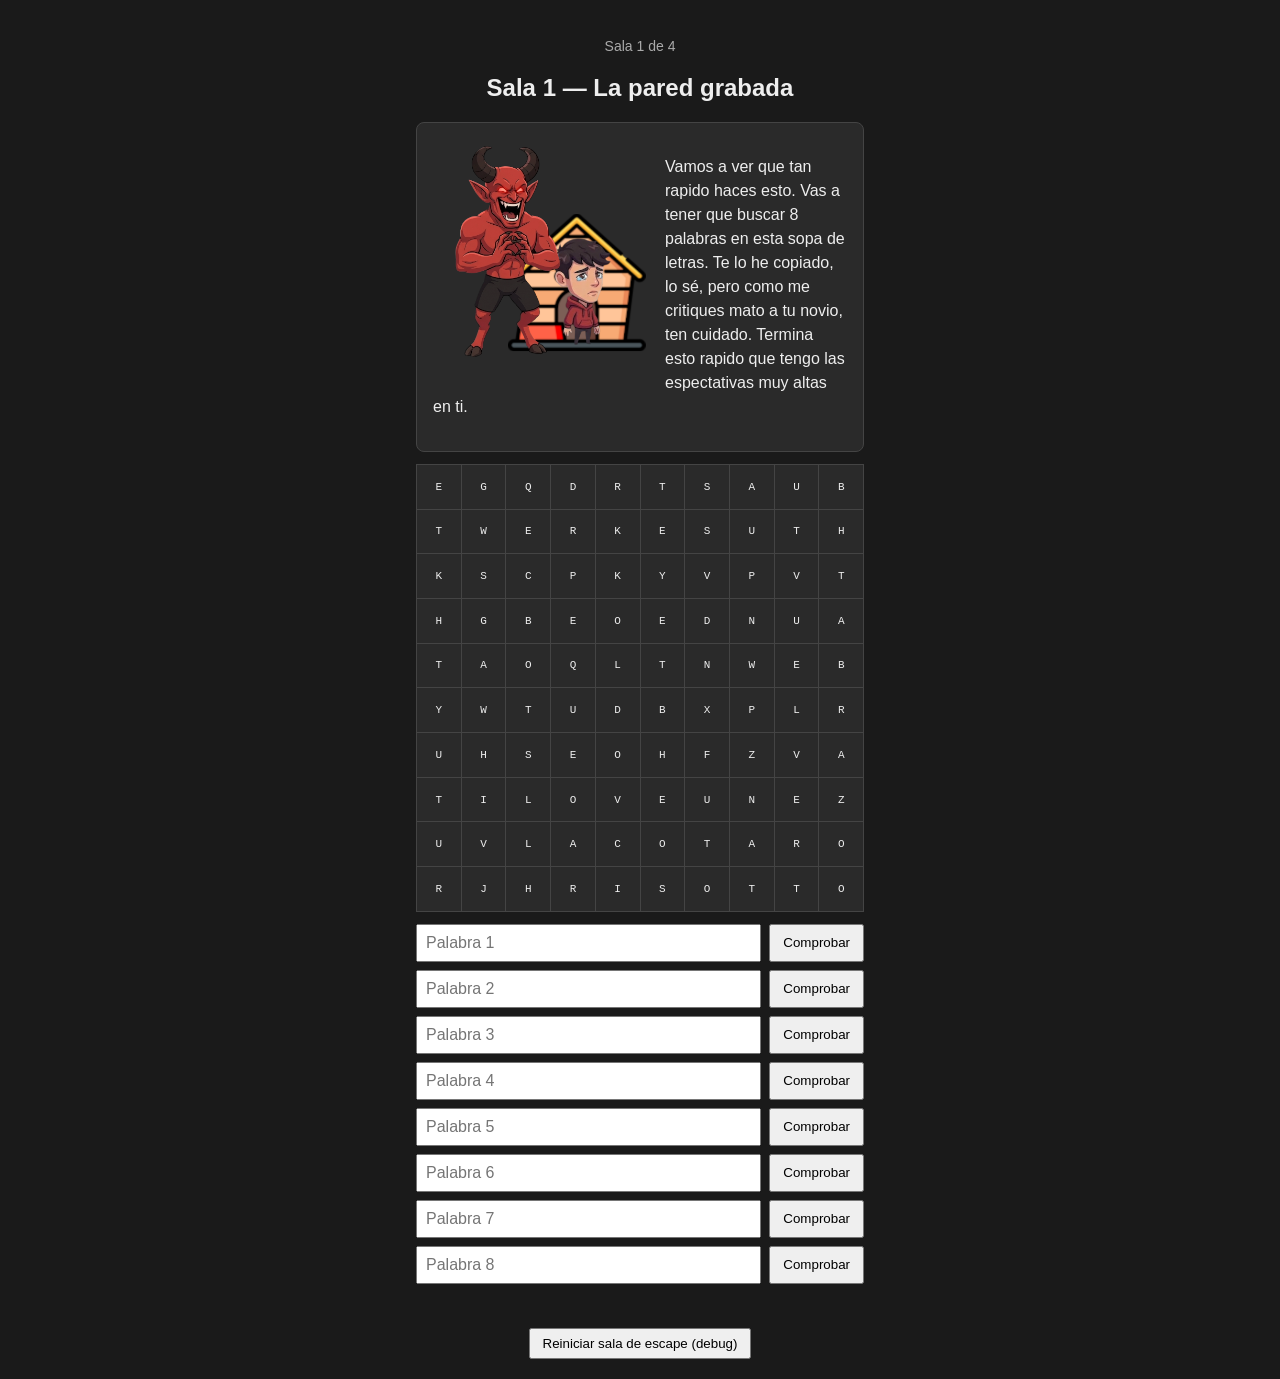
==== escape.html @ c9acb165 "first commit" ====
<!DOCTYPE html>
<html lang="es">
<head>
<meta charset="UTF-8" />
<meta name="viewport" content="width=device-width, initial-scale=1.0" />
<title>Sala de Escape - Cumple de Candela</title>
<style>
  /* ============================================
     ESTILOS MINIMOS - SOLO FUNCIONALES, SIN DISEÑO
     (mismo criterio que index.html: primero que funcione)
     ============================================ */
  * { box-sizing: border-box; }

  body {
    margin: 0;
    font-family: sans-serif;
    background: #1a1a1a;
    color: #eee;
    min-height: 100vh;
    display: flex;
    flex-direction: column;
    align-items: center;
  }

  #contenedor {
    max-width: 480px;
    width: 100%;
    padding: 24px 16px;
  }

  #sala-progreso {
    text-align: center;
    color: #aaa;
    font-size: 14px;
    margin-bottom: 4px;
  }

  #sala-titulo {
    text-align: center;
  }

  #sala-pista {
    background: #2a2a2a;
    border: 1px solid #444;
    border-radius: 8px;
    padding: 16px;
    line-height: 1.5;
    white-space: pre-line; /* respeta los "\n\n" de pistas con varios párrafos (ej. sala 3) */
  }

  #input-codigo {
    width: 100%;
    padding: 10px;
    font-size: 16px;
    margin-top: 12px;
    box-sizing: border-box;
  }

  #btn-abrir-candado {
    width: 100%;
    padding: 10px;
    margin-top: 8px;
    cursor: pointer;
    font-size: 16px;
  }

  #sala-feedback {
    color: #f87171;
    min-height: 1.2em;
    text-align: center;
    margin-top: 8px;
  }

  /* ---- Sala tipo "elección" (casillas con foto para tocar) ---- */
  #eleccion-pista {
    background: #2a2a2a;
    border: 1px solid #444;
    border-radius: 8px;
    padding: 16px;
    line-height: 1.5;
    white-space: pre-line;
  }

  #eleccion-opciones {
    display: flex;
    justify-content: center;
    gap: 12px;
    margin-top: 12px;
  }

  .casilla-eleccion {
    background: #2a2a2a;
    border: 2px solid #444;
    border-radius: 8px;
    padding: 8px;
    width: 100px;
    cursor: pointer;
    font: inherit;
    color: #eee;
  }

  .casilla-eleccion:hover {
    border-color: #93c5fd;
  }

  .casilla-eleccion img {
    width: 100%;
    height: auto;
    display: block;
  }

  .casilla-eleccion span {
    display: block;
    margin-top: 6px;
    font-size: 14px;
  }

  /* ---- Sala tipo "sopa de letras" ---- */
  #sopa-intro {
    background: #2a2a2a;
    border: 1px solid #444;
    border-radius: 8px;
    padding: 16px;
    line-height: 1.5;
    overflow: hidden; /* contiene la imagen flotante de abajo, si no el fondo/borde quedan más bajos que ella */
  }

  /* mismo ancho que #img-demonio-final en index.html (mapa de niveles) */
  #img-demonio-sopa {
    float: left;
    width: 220px;
    height: auto;
    margin: 0 12px 8px 0;
  }

  #sopa-grilla {
    display: grid;
    gap: 1px;
    background: #444;
    border: 1px solid #444;
    margin: 12px 0;
    font-family: monospace;
    user-select: none;
  }

  .celda-sopa {
    background: #2a2a2a;
    color: #eee;
    aspect-ratio: 1;
    display: flex;
    align-items: center;
    justify-content: center;
    font-size: 11px;
    transition: color 0.3s ease;
  }

  .celda-sopa.encontrada {
    color: #f87171;
    font-weight: bold;
  }

  #sopa-palabras {
    display: flex;
    flex-direction: column;
    gap: 8px;
  }

  .fila-palabra-sopa {
    display: flex;
    gap: 8px;
  }

  .fila-palabra-sopa input {
    flex: 1;
    min-width: 0;
    padding: 8px;
    font-size: 16px;
    box-sizing: border-box;
  }

  .fila-palabra-sopa button {
    padding: 8px 12px;
    cursor: pointer;
  }

  /* ---- Sala tipo "juego 2048" ---- */
  #zona-2048 {
    text-align: center;
  }

  #intro-2048 {
    background: #2a2a2a;
    border: 1px solid #444;
    border-radius: 8px;
    padding: 16px;
    line-height: 1.5;
    text-align: left;
    margin-bottom: 12px;
    overflow: hidden; /* contiene la imagen flotante, mismo truco que #sopa-intro */
  }

  /* misma imagen y mismo ancho que en la sala 1 (#img-demonio-sopa) y que
     en el mapa (#img-demonio-final en index.html) */
  #img-demonio-2048 {
    float: left;
    width: 220px;
    height: auto;
    margin: 0 12px 8px 0;
  }

  #info-2048 {
    color: #ccc;
    margin-bottom: 8px;
  }

  #btn-jugar-2048 {
    padding: 10px 24px;
    font-size: 16px;
    cursor: pointer;
  }

  #tablero-2048 {
    display: grid;
    grid-template-columns: repeat(4, 1fr);
    gap: 6px;
    background: #444;
    border: 1px solid #444;
    border-radius: 6px;
    padding: 6px;
    margin: 12px auto 0;
    max-width: 320px;
  }

  .celda-2048 {
    background: #2a2a2a;
    color: #eee;
    aspect-ratio: 1;
    display: flex;
    align-items: center;
    justify-content: center;
    font-size: 20px;
    font-weight: bold;
    border-radius: 4px;
  }

  /* animación mínima al mover: la celda que cambió de valor (ficha que
     entró, se fusionó, o apareció nueva) hace un pequeño "pop" */
  @keyframes destacar-celda-2048 {
    0% { transform: scale(1.15); }
    100% { transform: scale(1); }
  }

  .celda-2048.actualizada {
    animation: destacar-celda-2048 0.15s ease-out;
  }

  /* ---- Diálogo / cutscenes (mismo motor que index.html, ver js/dialogo.js) ---- */
  #dialogo-overlay {
    position: fixed;
    inset: 0;
    background: rgba(0, 0, 0, 0.6);
    display: flex;
    flex-direction: column;
    align-items: center;
    justify-content: center;
    padding: 24px;
    z-index: 200;
  }

  #dialogo-overlay.oculto {
    display: none;
  }

  #dialogo-personaje {
    max-height: 38vh;
    width: auto;
    margin-bottom: -16px;
    pointer-events: none;
  }

  #dialogo-vineta {
    background: #fff;
    border-radius: 24px;
    padding: 20px 24px;
    max-width: 420px;
    width: 100%;
    box-shadow: 0 10px 30px rgba(0, 0, 0, 0.35);
    text-align: center;
  }

  #dialogo-nombre {
    margin: 0 0 8px;
    font-weight: bold;
    color: #d6336c;
  }

  #dialogo-texto {
    margin: 0 0 14px;
    font-size: 16px;
    line-height: 1.4;
    color: #1a1a1a;
  }

  #btn-dialogo-siguiente {
    padding: 8px 20px;
    cursor: pointer;
  }

  /* ---- Sala tipo "despedida" (la última, sin reto) ---- */
  #zona-despedida {
    text-align: center;
  }

  #despedida-texto {
    background: #2a2a2a;
    border: 1px solid #444;
    border-radius: 8px;
    padding: 16px;
    line-height: 1.5;
    text-align: left;
    white-space: pre-line;
  }

  #zona-despedida a {
    display: inline-block;
    margin-top: 16px;
    color: #93c5fd;
  }

  .oculto {
    display: none;
  }

  #zona-debug {
    text-align: center;
    padding: 20px;
  }

  #zona-debug button {
    padding: 6px 12px;
    cursor: pointer;
  }
</style>
</head>
<body>

  <div id="contenedor">
    <div id="zona-juego">
      <p id="sala-progreso"></p>
      <h2 id="sala-titulo"></h2>

      <div id="zona-codigo">
        <p id="sala-pista"></p>
        <input type="text" id="input-codigo" placeholder="Escribe el código" />
        <button id="btn-abrir-candado">Abrir candado</button>
        <p id="sala-feedback"></p>
      </div>

      <div id="zona-eleccion">
        <p id="eleccion-pista"></p>
        <div id="eleccion-opciones"><!-- casillas generadas por JS --></div>
      </div>

      <div id="zona-sopa-letras">
        <div id="sopa-intro">
          <img id="img-demonio-sopa" src="multimedia/demonio con casita.png" alt="Demonio con casita" />
          <p id="sopa-intro-texto"></p>
        </div>
        <div id="sopa-grilla"><!-- celdas generadas por JS --></div>
        <div id="sopa-palabras"><!-- filas de input generadas por JS --></div>
      </div>

      <div id="zona-2048">
        <div id="intro-2048">
          <img id="img-demonio-2048" src="multimedia/demonio con casita.png" alt="Demonio con casita" />
          <p id="intro-2048-texto"></p>
        </div>
        <p id="info-2048">
          <span id="puntuacion-2048"></span> ·
          <span id="objetivo-2048"></span> ·
          <span id="tiempo-2048"></span>
        </p>
        <button id="btn-jugar-2048">Jugar</button>
        <div id="tablero-2048" class="oculto"><!-- celdas generadas por JS --></div>
      </div>

      <div id="zona-despedida">
        <p id="despedida-texto"></p>
        <a href="index.html">← Volver al mapa</a>
      </div>
    </div>
  </div>

  <div id="zona-debug">
    <button id="btn-reiniciar-escape">Reiniciar sala de escape (debug)</button>
  </div>

  <!-- Diálogo / cutscenes: mismo motor que index.html. Se usa al fallar el
       2048 (sala 2) y para la conversación final antes de la despedida (sala 4) -->
  <div id="dialogo-overlay" class="oculto">
    <img id="dialogo-personaje" alt="" />
    <div id="dialogo-vineta">
      <p id="dialogo-nombre"></p>
      <p id="dialogo-texto"></p>
      <button id="btn-dialogo-siguiente">Siguiente ▶</button>
    </div>
  </div>

  <script src="js/normalizar.js"></script>
  <script src="js/sopa-letras.js"></script>
  <script src="js/juego-2048.js"></script>
  <script src="js/conversaciones.js"></script>
  <script src="js/dialogo.js"></script>
  <script src="js/escape-salas.js"></script>
  <script src="js/escape.js"></script>
</body>
</html>
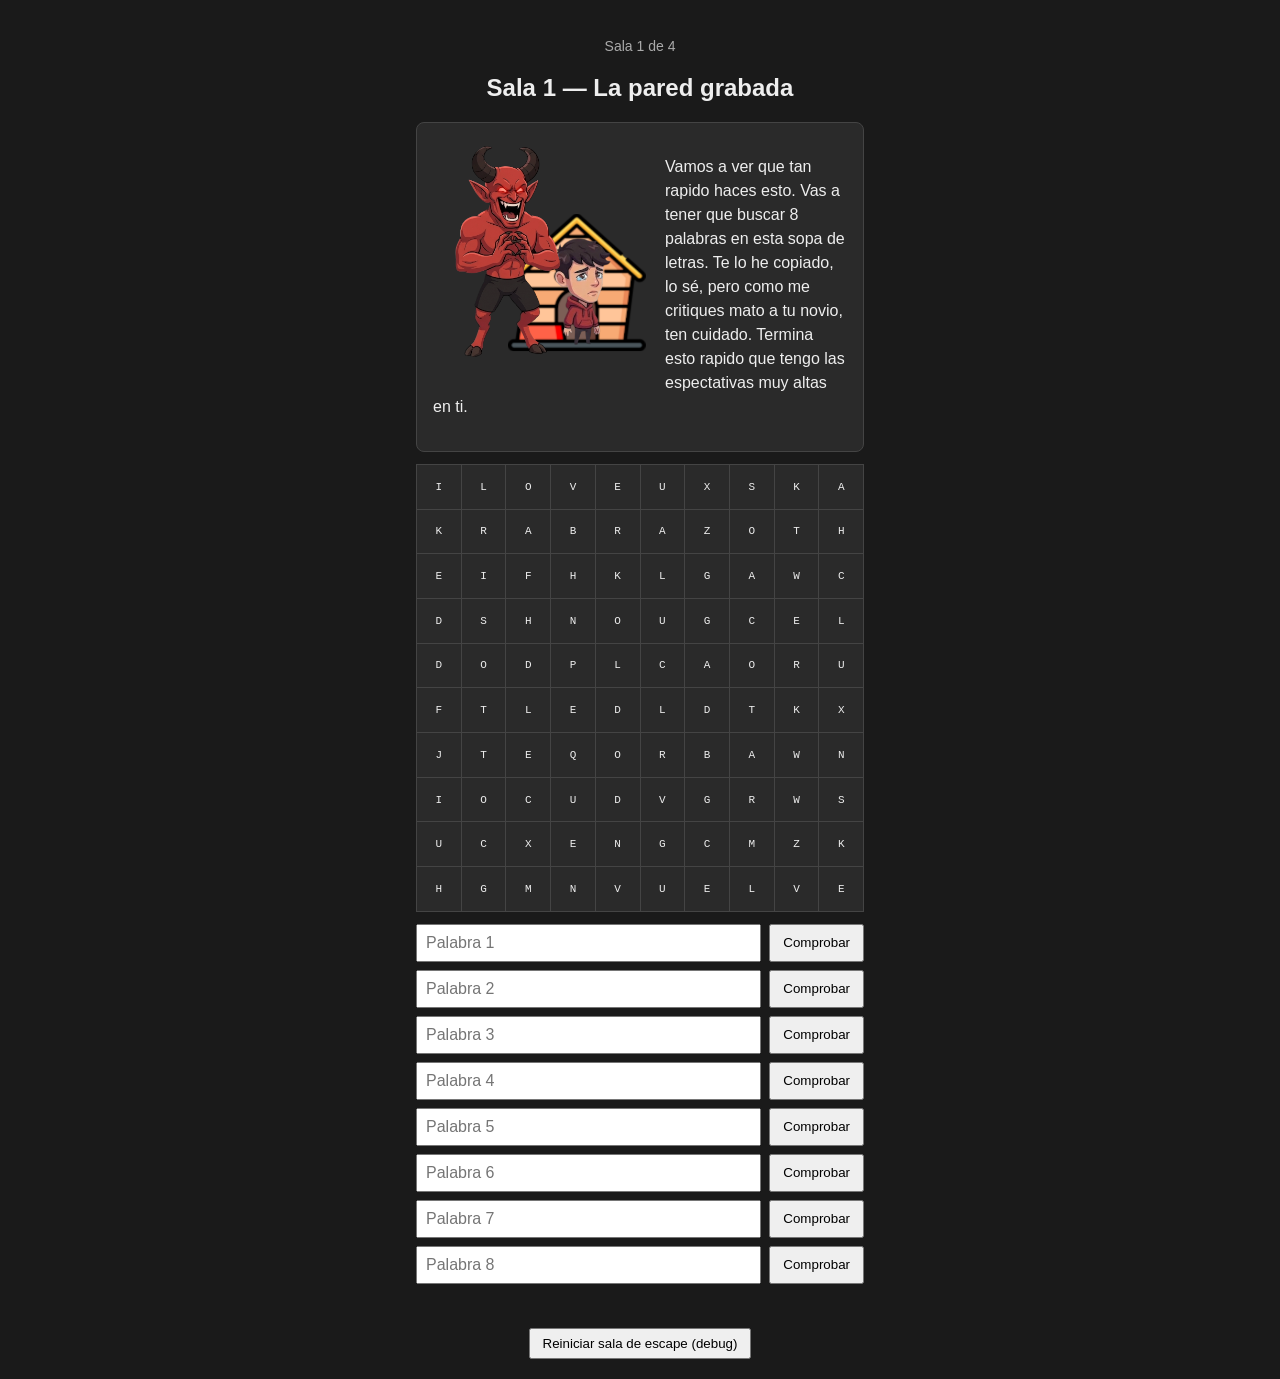
==== commit e8a88c90: "<dasdsa" ====
--- a/escape.html
+++ b/escape.html
@@ -7,7 +7,7 @@
 <style>
   /* ============================================
      ESTILOS MINIMOS - SOLO FUNCIONALES, SIN DISEÑO
-     (mismo criterio que index.html: primero que funcione)
+     (mismo criterio que mapa.html: primero que funcione)
      ============================================ */
   * { box-sizing: border-box; }
 
@@ -125,7 +125,7 @@
     overflow: hidden; /* contiene la imagen flotante de abajo, si no el fondo/borde quedan más bajos que ella */
   }
 
-  /* mismo ancho que #img-demonio-final en index.html (mapa de niveles) */
+  /* mismo ancho que #img-demonio-final en mapa.html (mapa de niveles) */
   #img-demonio-sopa {
     float: left;
     width: 220px;
@@ -200,7 +200,7 @@
   }
 
   /* misma imagen y mismo ancho que en la sala 1 (#img-demonio-sopa) y que
-     en el mapa (#img-demonio-final en index.html) */
+     en el mapa (#img-demonio-final en mapa.html) */
   #img-demonio-2048 {
     float: left;
     width: 220px;
@@ -254,7 +254,7 @@
     animation: destacar-celda-2048 0.15s ease-out;
   }
 
-  /* ---- Diálogo / cutscenes (mismo motor que index.html, ver js/dialogo.js) ---- */
+  /* ---- Diálogo / cutscenes (mismo motor que mapa.html, ver js/dialogo.js) ---- */
   #dialogo-overlay {
     position: fixed;
     inset: 0;
@@ -386,7 +386,7 @@
 
       <div id="zona-despedida">
         <p id="despedida-texto"></p>
-        <a href="index.html">← Volver al mapa</a>
+        <a href="mapa.html">← Volver al mapa</a>
       </div>
     </div>
   </div>
@@ -395,7 +395,7 @@
     <button id="btn-reiniciar-escape">Reiniciar sala de escape (debug)</button>
   </div>
 
-  <!-- Diálogo / cutscenes: mismo motor que index.html. Se usa al fallar el
+  <!-- Diálogo / cutscenes: mismo motor que mapa.html. Se usa al fallar el
        2048 (sala 2) y para la conversación final antes de la despedida (sala 4) -->
   <div id="dialogo-overlay" class="oculto">
     <img id="dialogo-personaje" alt="" />
